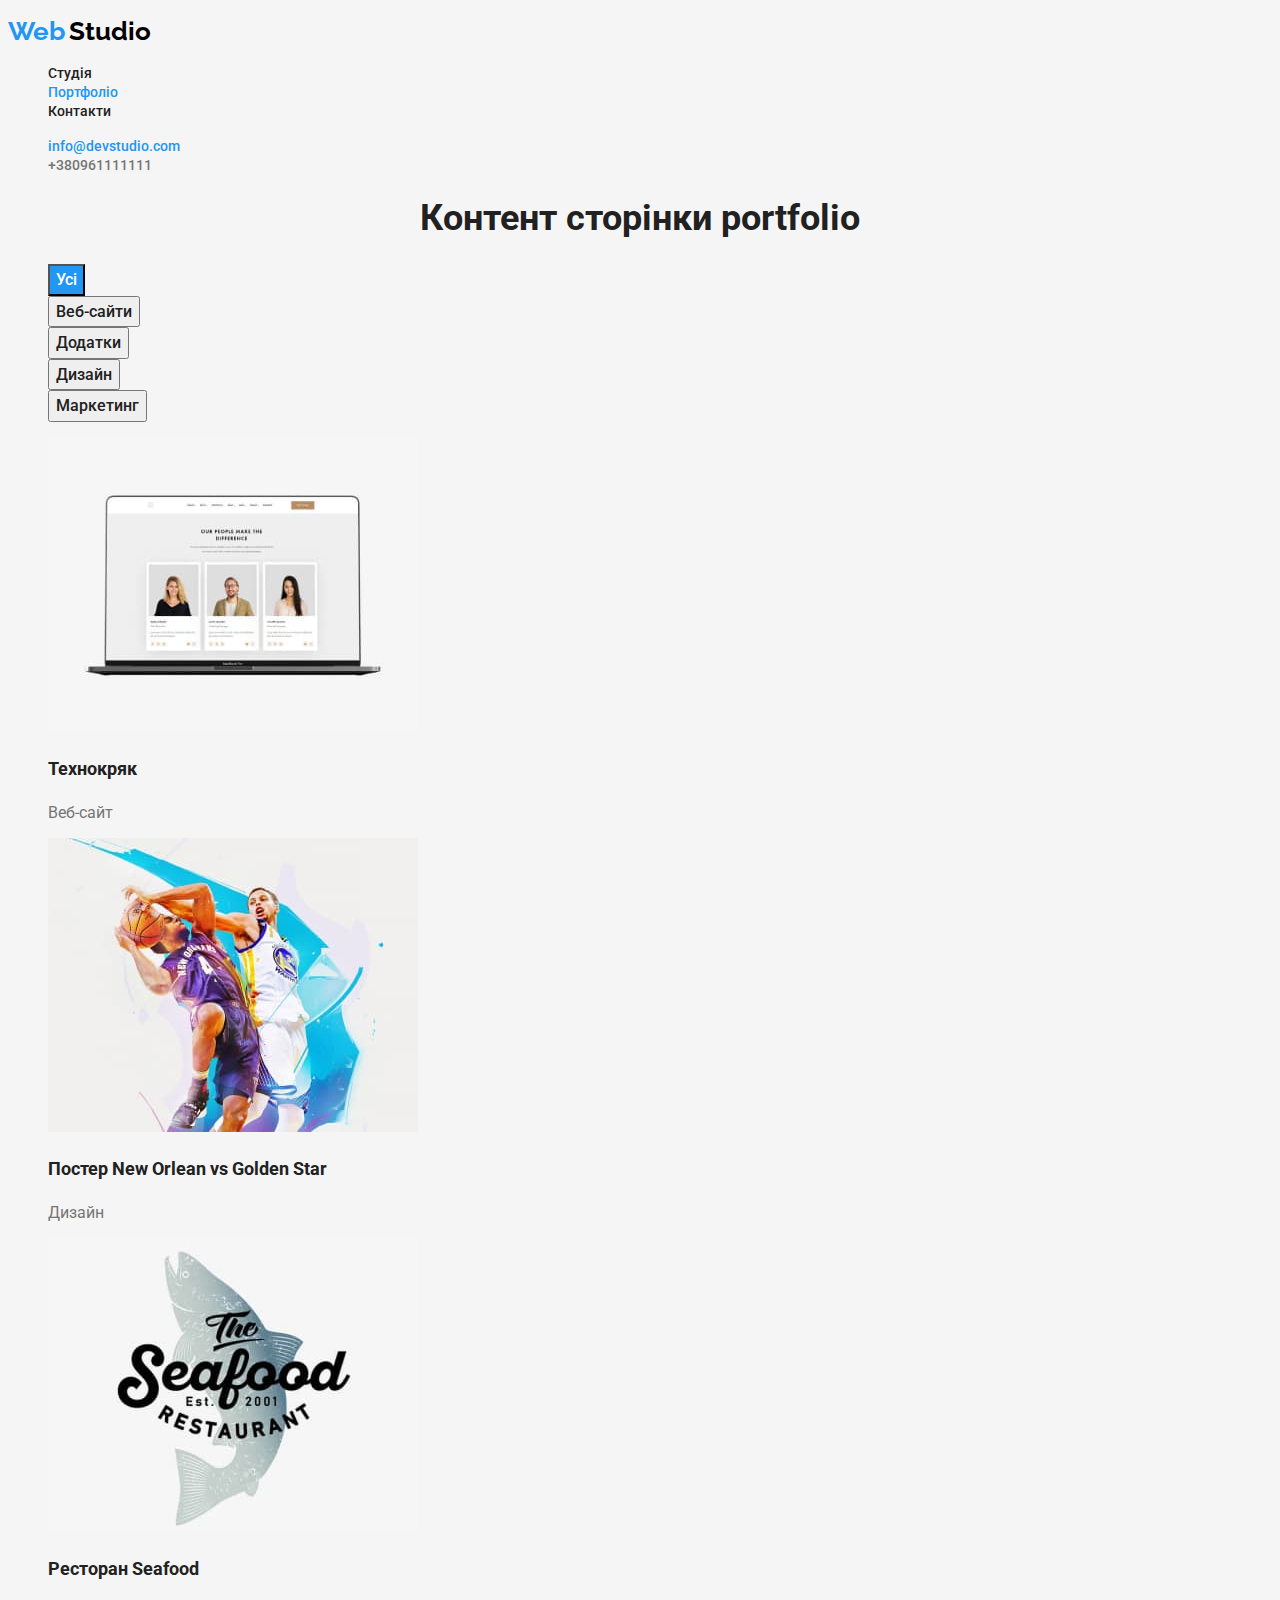
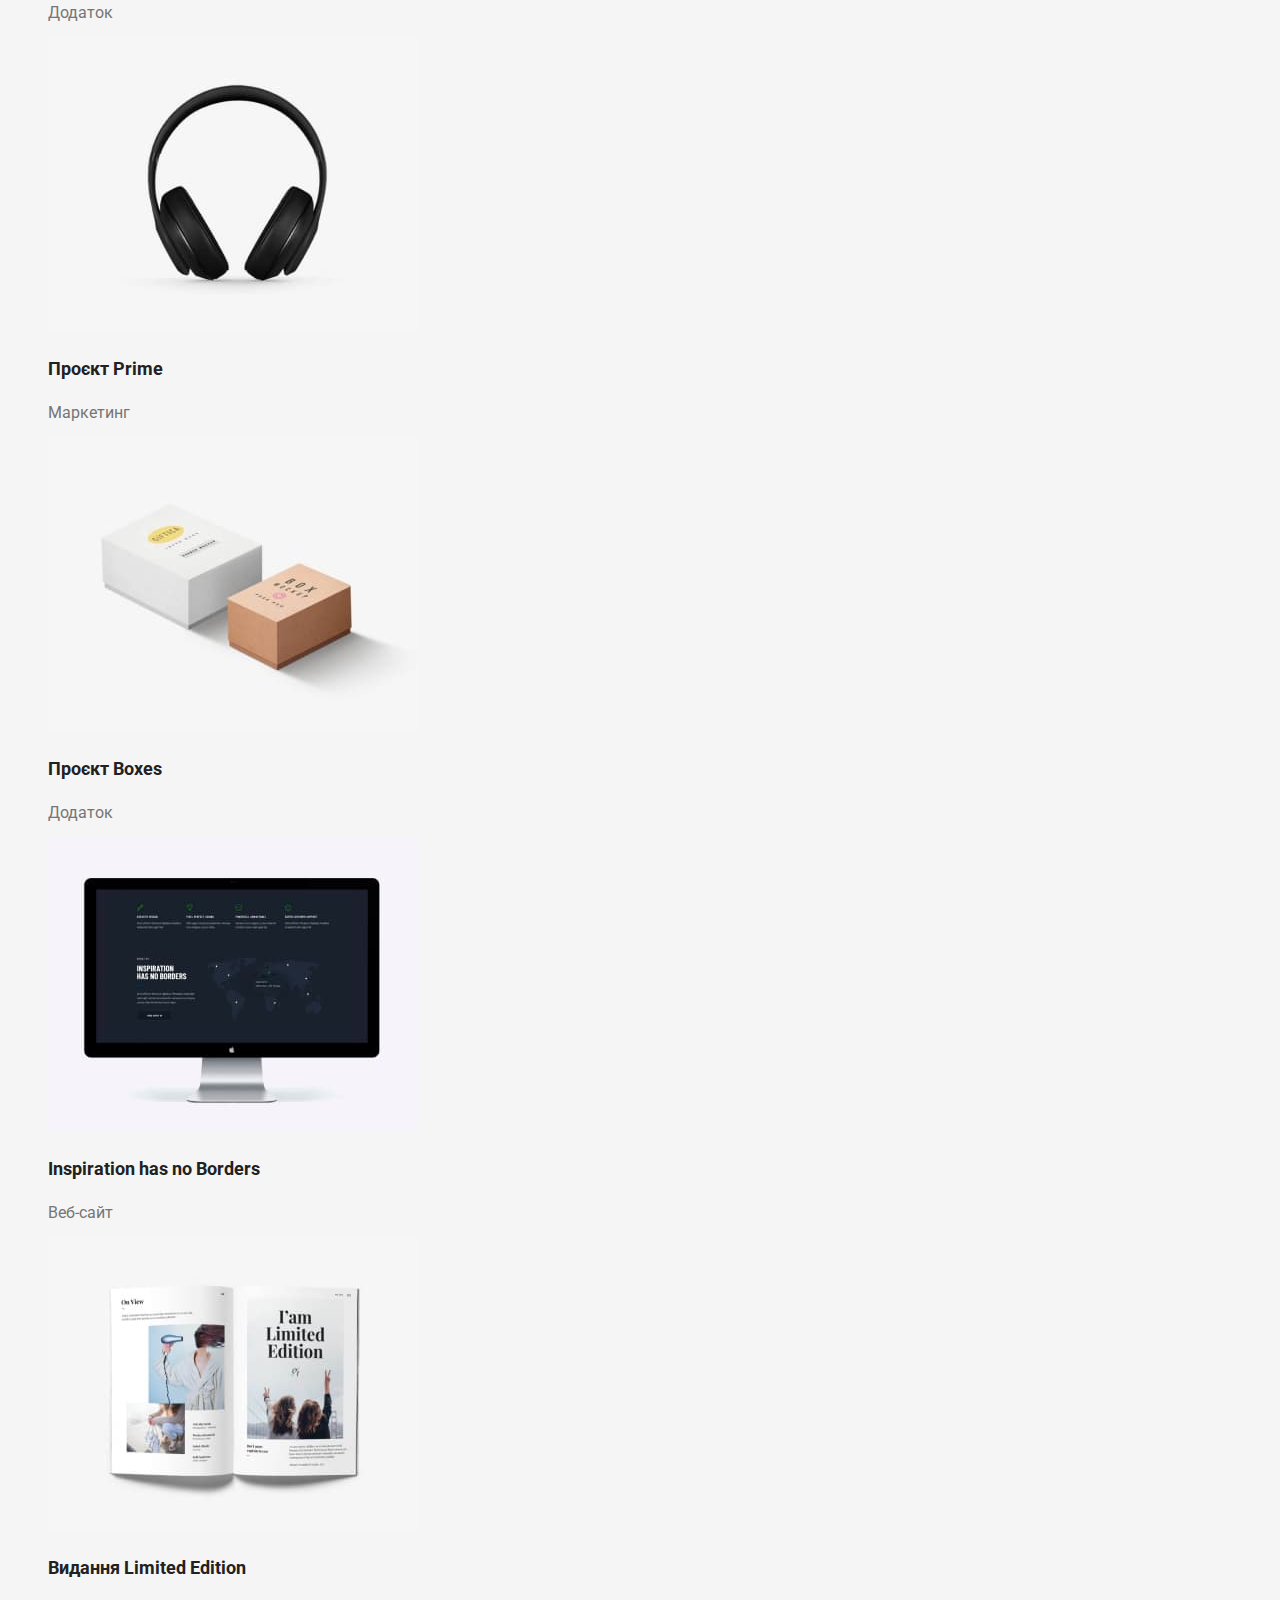
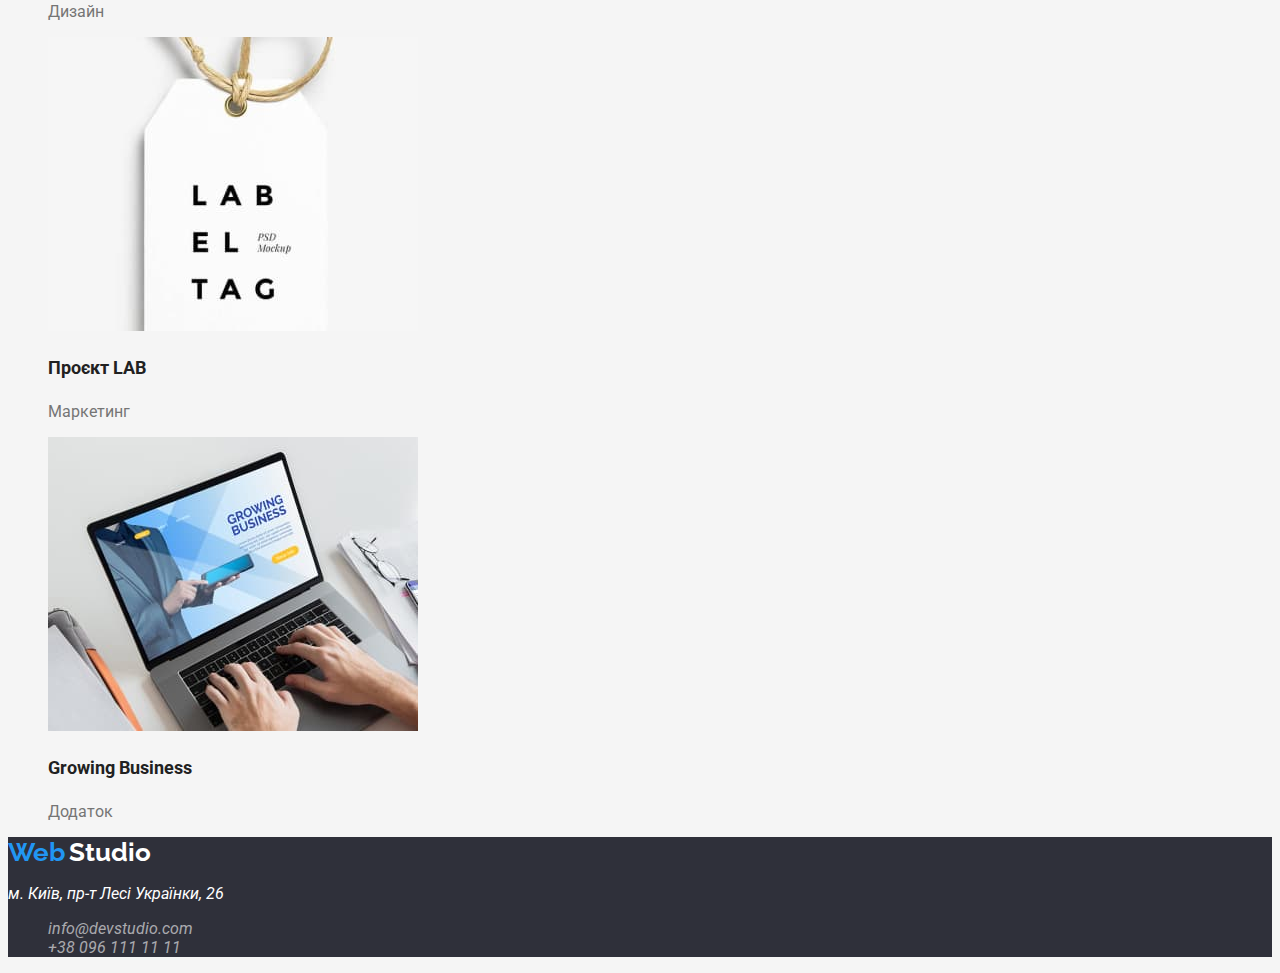
==== portfolio.html @ 58ad51c3 "створення блоків" ====
<!DOCTYPE html>
<html lang="en">
<head>
    <meta charset="UTF-8">
    <meta http-equiv="X-UA-Compatible" content="IE=edge">
    <meta name="viewport" content="width=device-width, initial-scale=1.0">
    <title>Document</title>
    <link rel="preconnect" href="https://fonts.googleapis.com">
    <link rel="preconnect" href="https://fonts.gstatic.com" crossorigin>
    <link href="https://fonts.googleapis.com/css2?family=Raleway:wght@700&family=Roboto:wght@400;500;700;900&display=swap" 
      rel="stylesheet">
    
    <link rel="stylesheet" href="./css/portfolio.css">
</head>
<body>
    <!--шапка сторінки-->
    <header class="page-header">
        <nav>
            <!--logo--> 

            <p>
                <span class="logo-link">Web</span>
                <span class="accent-link">Studio</span>
            </p>

        <!--navigation-->

        <ul class="site-nav list">
            <li><a href="./index.html" class="link">Студія</a></li>
            <li><a href="./portfolio.html" class="link current">Портфоліо</a></li>
            <li><a href="./contacts.html" class="link">Контакти</a></li>
        </ul>
        <ul class="adress-nav list">
            <li><a href="mailto:info@devstudio.com" class="link current">info@devstudio.com</a></li>
            <li><a href="tel:+380961111111" class="link">+380961111111</a></li>
        </ul>
        </nav>
    </header>
    <main>
        <section class="section">
            <h1 class="section-title">Контент сторінки portfolio</h1>
         <ul class="button-nav list">
            <li><button type="button" class="link primary">Усі</button></li>
            <li><button type="button" class="link">Веб-сайти</button></li>
            <li><button type="button" class="link">Додатки</button></li>
            <li><button type="button" class="link">Дизайн</button></li>
            <li><button type="button" class="link">Маркетинг</button></li>
         </ul>
        <ul>
            <li>
                <img src="./images/HW-2/технокряк.jpg" alt="технокряк"
                width="370"
                height="294">
                <h2 class="section-text">Технокряк</h2>
                <p>Веб-сайт</p>
            </li>

            <li>
                <img src="./images/HW-2/orlean.jpg" alt="orlean"
                width="370"
                height="294">
                <h2 class="section-text">Постер New Orlean vs Golden Star</h2>
                <p>Дизайн</p>
            </li>

            <li>
                <img src="./images/HW-2/restoran.jpg" alt="restoran"
                width="370"
                height="294">
                <h2 class="section-text">Ресторан Seafood</h2>
                <p>Додаток</p>
            </li>

            <li>
                <img src="./images/HW-2/prime.jpg" alt="prime"
                width="370"
                height="294">
                <h2 class="section-text">Проєкт Prime</h2>
                <p>Маркетинг</p>
            </li>

            <li>
                <img src="./images/HW-2/boxes.jpg" alt="boxes"
                width="370"
                height="294">
                <h2 class="section-text">Проєкт Boxes</h2>
                <p>Додаток</p>
            </li>

            <li>
                <img src="./images/HW-2/inspiration.jpg" alt="inspiration"
                width="370"
                height="294">
                <h2 class="section-text">Inspiration has no Borders</h2>
                <p>Веб-сайт</p>
            </li>

            <li>
                <img src="./images/HW-2/limited.jpg" alt="limited"
                width="370"
                height="294">
                <h2 class="section-text">Видання Limited Edition</h2>
                <p>Дизайн</p>
            </li>

            <li>
                <img src="./images/HW-2/lab.jpg" alt="lab"
                width="370"
                height="294">
                <h2 class="section-text">Проєкт LAB</h2>
                <p>Маркетинг</p>
            </li>

            <li>
                <img src="./images/HW-2/growing.jpg" alt="growing"
                width="370"
                height="294">
                <h2 class="section-text">Growing Business</h2>
                <p>Додаток</p>
            </li>
        </ul>
        </section>
    </main>

    <!--Contacts footer-->
    <footer class="footer">
        
        <p>
            <span class="logo-link">Web</span>
            <span class="accent-black">Studio</span>
        </p>
        
        <address>
            <p class="contact-footer">м. Київ, пр-т Лесі Українки, 26</p>
            <ul class="adress-list">
            <li><a href="mailto:info@devstudio.com" class="link">info@devstudio.com</a></li>
            <li><a href="tel:+380961111111" class="link">+38 096 111 11 11</a></li>
            </ul>
        </address>
    </footer>
</body>
</html>
---- css/portfolio.css ----
:root {
    /* основний колір тексту */
    --primary-text-color: rgba(117, 117, 117, 1);;
  
    /* колір заголовків */
    --title-text-color: rgba(33, 33, 33, 1);
  
    /* футер колір адреси */
    --adress-footer-color: rgba(255, 255, 255, 0.6);
  
    /* футер колір контактів */
    --contact-footer-color:#FFFFFF;
  
    /* основний фон сторінки */
    --primary-background-color:#F5F5F5;
  
    /* фон хедера */
    --header-color: rgba(255, 255, 255, 1);
  
    /* фон наша команда */
   --title-ourtame-color: #F5F4FA;
  
    /* фон геой */
  --title-heroe-color:rgba(47, 48, 58, 1);
  
    /* колір заголовку герой */
  --text-heroe-color:rgba(255, 255, 255, 1);
    /* колір секції футер */
  
    --footer-color: rgba(47, 48, 58, 1);
  
    /* акцент, підсвітка */
    --accent-color:rgba(33, 150, 243, 1);
  
    /* логотип */
    --title-web-color:rgba(33, 150, 243, 1);
    --title-studio-color:rgba(0, 0, 0, 1);
  
    /* кнопка */
    --title-button-color: #FFFFFF;
    --accen-button-color:rgba(33, 150, 243, 1);
  }
  
 body {
    background-color: var(--primary-background-color);
    color: var(--primary-text-color);
  
    font-family: Roboto, sans-serif;
}

ul {
  list-style: none;
}


.logo-link {
    color: var(--title-web-color);
    font-family: Raleway, sans-serif;
    font-weight: 700;
    font-size: 26px;
    line-height: 1.19;
    text-decoration: none;
    }
    
.accent-link {
    color: var(--title-studio-color);
    font-family: Raleway, sans-serif;
    font-weight: 700;
    font-size: 26px;
    line-height: 1.19;
    text-decoration: none;
    }
    
.accent-black {
      color: #FFFFFF;
      font-family: Raleway, sans-serif;
      font-weight: 700;
      font-size: 26px;
      line-height: 1.19;
      text-decoration: none;
    }


    /* navigation */

.site-nav .link {
    color: var(--title-text-color);
    font-weight: 500;
    font-size: 14px;
    line-height: 1.14;
    text-decoration: none;
  }
  
  .site-nav .link:hover,
  .site-nav .link:focus {
  color: var(--accent-color);
  }
  
  .site-nav .link.current {
    color: var(--accent-color);
  }


  /* Adress */
.adress-nav .link {
    color: var(--primary-text-color);
    font-weight: 500;
  font-size: 14px;
  line-height: 1.14;
  text-decoration: none;
  }
  
  .adress-nav .link:hover,
  .adress-nav .link:focus {
  color: var(--accent-color);
  }
  
  .adress-nav .link.current {
    color: var(--accent-color);
  }


  /* Section */

.section-title {
    color: var(--title-text-color);
    font-weight: 700;
    font-size: 36px;
    line-height: 1.16;
    text-align: center;
    }
   
 /* portfolio list */
.section-text {
    color: var(--title-text-color);
  font-weight: 700;
  font-size: 18px;
  line-height: 2;
  } 

  /* Button */
  .button {
    color: var(--title-button-color);
    font-family: inherit;
  }
  
    .button-nav .link {
    color: var(--title-text-color);
    font-family: Roboto, sans-serif;
    font-weight: 500;
    font-size: 16px;
    line-height: 1.6;
  }

  .button-nav .link:hover {
    color: var(--accent-color);
  }
  .button-nav .primary {
    color: var(--title-button-color);
    background-color: var(--accen-button-color);
    } 

     /* Footer */

  .footer {
    background-color: 
    #2F303A;
  }
  .contact-footer {
 color: var(--contact-footer-color)
  }

  .adress-list .link {
 color: var(--adress-footer-color);
 text-decoration: none;
  }
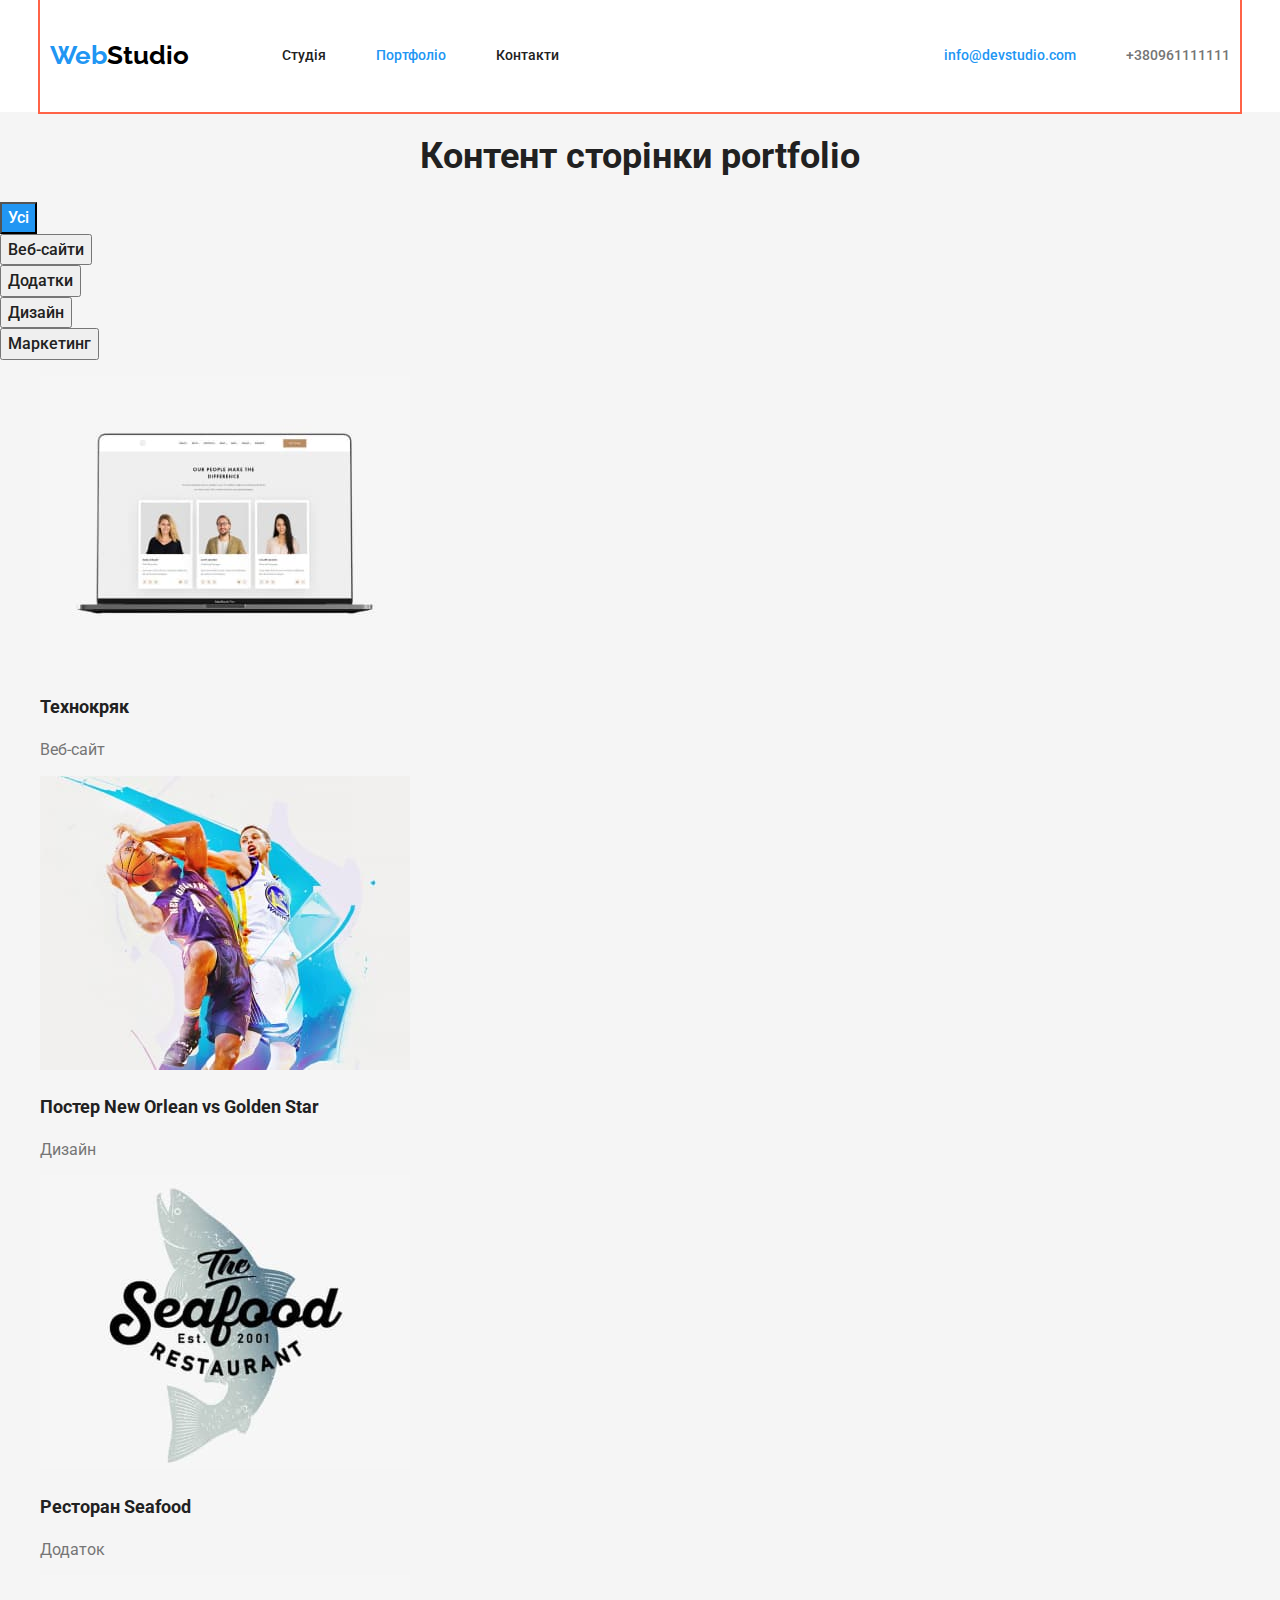
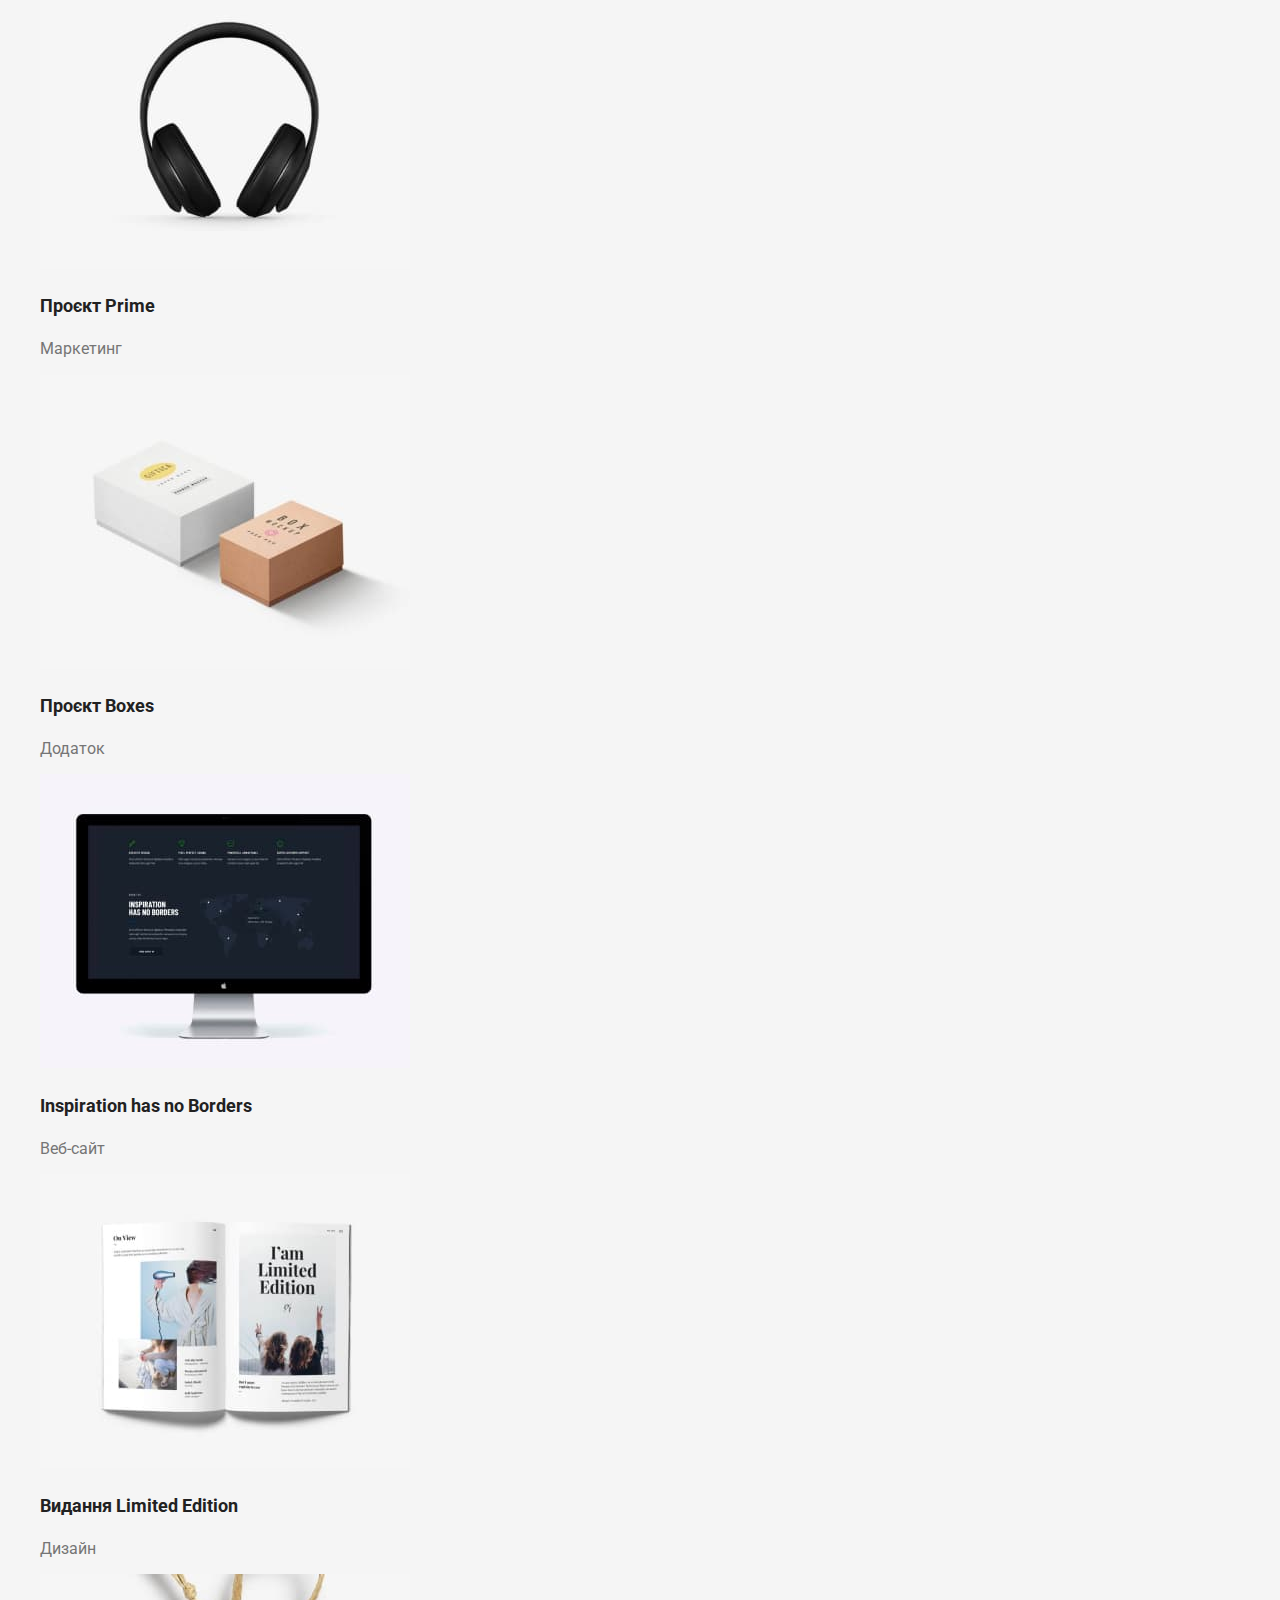
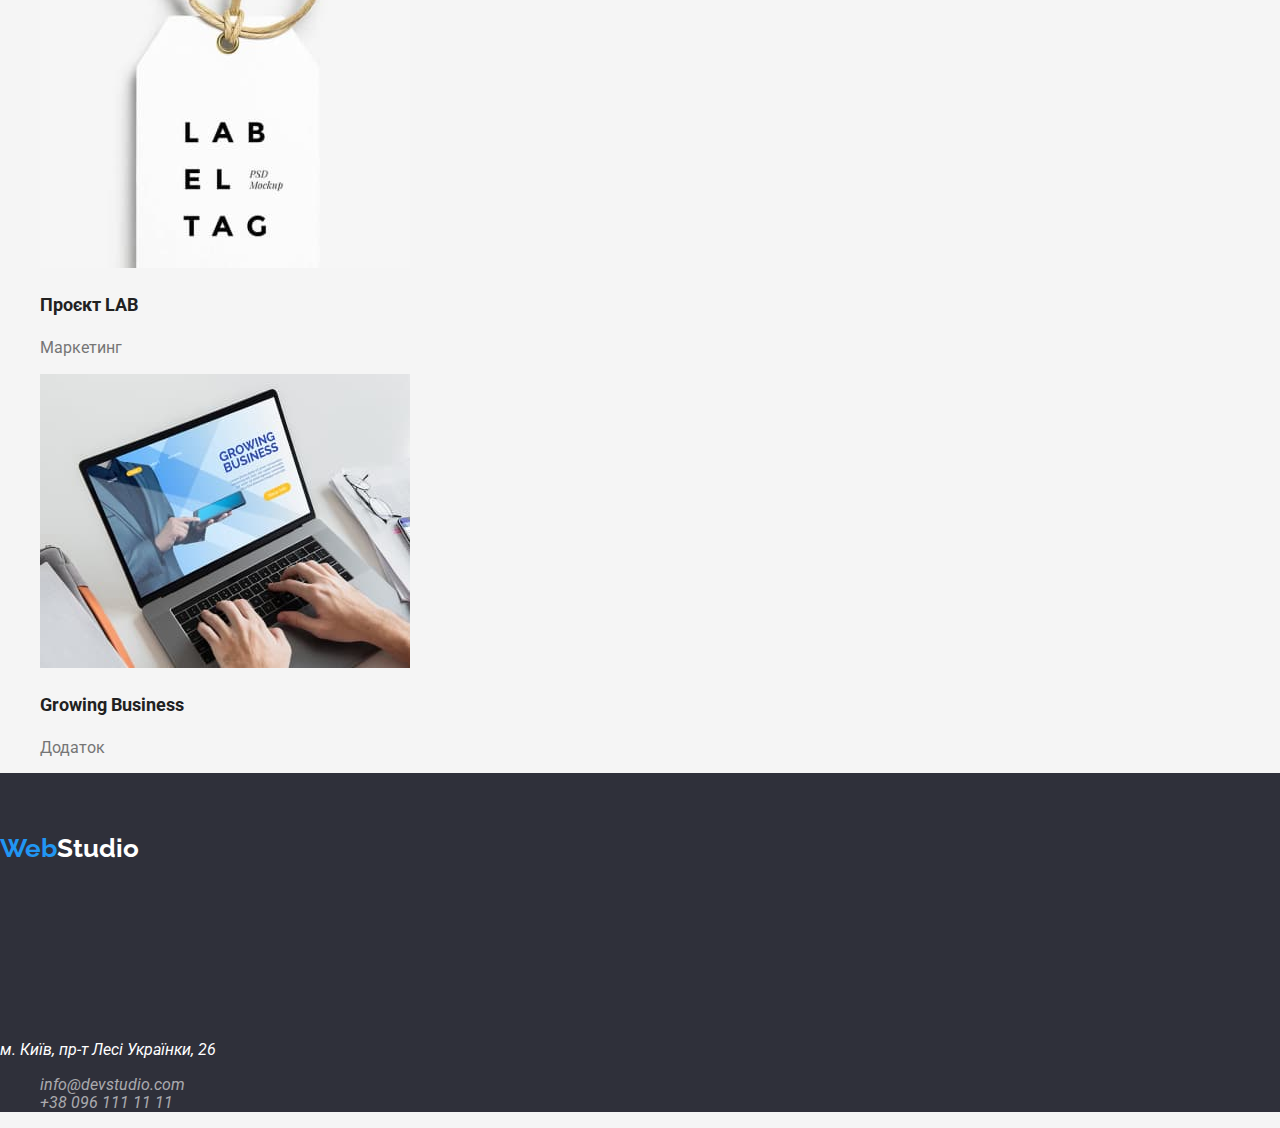
==== commit 9936a587: "хедер" ====
--- a/portfolio.html
+++ b/portfolio.html
@@ -9,30 +9,30 @@
     <link rel="preconnect" href="https://fonts.gstatic.com" crossorigin>
     <link href="https://fonts.googleapis.com/css2?family=Raleway:wght@700&family=Roboto:wght@400;500;700;900&display=swap" 
       rel="stylesheet">
-    
+    <link rel="stylesheet" href="https://cdnjs.cloudflare.com/ajax/libs/modern-normalize/1.1.0/modern-normalize.min.css">
     <link rel="stylesheet" href="./css/portfolio.css">
 </head>
 <body>
     <!--шапка сторінки-->
     <header class="page-header">
-        <nav>
+        <nav class="container main-nav">
             <!--logo--> 
 
-            <p>
-                <span class="logo-link">Web</span>
-                <span class="accent-link">Studio</span>
+            <p class="logo-top">
+                <span class="logo-header">Web</span>
+                <span class="accent-black">Studio</span>
             </p>
 
         <!--navigation-->
 
         <ul class="site-nav list">
-            <li><a href="./index.html" class="link">Студія</a></li>
-            <li><a href="./portfolio.html" class="link current">Портфоліо</a></li>
-            <li><a href="./contacts.html" class="link">Контакти</a></li>
+            <li class="item"><a href="./index.html" class="link">Студія</a></li>
+            <li class="item"><a href="./portfolio.html" class="link current">Портфоліо</a></li>
+            <li class="item"><a href="./contacts.html" class="link">Контакти</a></li>
         </ul>
-        <ul class="adress-nav list">
-            <li><a href="mailto:info@devstudio.com" class="link current">info@devstudio.com</a></li>
-            <li><a href="tel:+380961111111" class="link">+380961111111</a></li>
+        <ul class="auth-nav list">
+            <li class="item"><a href="mailto:info@devstudio.com" class="link current">info@devstudio.com</a></li>
+            <li class="item"><a href="tel:+380961111111" class="link">+380961111111</a></li>
         </ul>
         </nav>
     </header>
@@ -125,9 +125,9 @@
     <!--Contacts footer-->
     <footer class="footer">
         
-        <p>
-            <span class="logo-link">Web</span>
-            <span class="accent-black">Studio</span>
+        <p class="logo-button">
+            <span class="logo-footer">Web</span>
+            <span class="accent-white">Studio</span>
         </p>
         
         <address>
--- a/css/portfolio.css
+++ b/css/portfolio.css
@@ -52,73 +52,183 @@
   list-style: none;
 }
 
-
-.logo-link {
-    color: var(--title-web-color);
-    font-family: Raleway, sans-serif;
-    font-weight: 700;
-    font-size: 26px;
-    line-height: 1.19;
-    text-decoration: none;
-    }
-    
-.accent-link {
-    color: var(--title-studio-color);
-    font-family: Raleway, sans-serif;
-    font-weight: 700;
-    font-size: 26px;
-    line-height: 1.19;
-    text-decoration: none;
-    }
-    
+/* утиліти */
+
+.list {
+  margin: 0;
+  padding: 0;
+  list-style: none;
+}
+
+h1
+h2
+h3
+h3
+h4
+h5
+h6
+p
+ul {
+margin-top: 0;
+margin-bottom: 0;
+}
+
+.page-header {
+  background-color: var(--header-color);
+}
+
+.container {
+  padding-left: 10px;
+  padding-right: 10px;
+  margin-left: auto;
+  margin-right: auto;
+  width: 1200px;
+  outline: 2px solid tomato;
+  }
+
+
+/* Navigation */
+
+.main-nav {
+  display: flex;
+  align-items: center;
+}
+
+/* Logo-top */
+
+.logo-top {
+  display: flex;
+  
+}
+/* Logo header */
+
+.logo-header {
+  display: block;
+  padding-top: 24px;
+  padding-bottom: 25px;
+
+  color: var(--title-web-color);
+  font-family: Raleway, sans-serif;
+  font-weight: 700;
+  font-size: 26px;
+  line-height: 1.19;
+  text-decoration: none;
+}
 .accent-black {
-      color: #FFFFFF;
-      font-family: Raleway, sans-serif;
-      font-weight: 700;
-      font-size: 26px;
-      line-height: 1.19;
-      text-decoration: none;
-    }
-
-
-    /* navigation */
+  display: block;
+  padding-top: 24px;
+  padding-bottom: 25px;
+
+  color:var(--title-studio-color);
+  font-family: Raleway, sans-serif;
+  font-weight: 700;
+  font-size: 26px;
+  line-height: 1.19;
+  text-decoration: none;
+}
+
+/* Logo-button */
+
+.logo-button {
+  display: flex;
+}
+
+/* logo footer */
+
+.logo-footer {
+  display: block;
+  padding-top: 60px;
+  padding-bottom: 161px;
+
+  color: var(--title-web-color);
+  font-family: Raleway, sans-serif;
+  font-weight: 700;
+  font-size: 26px;
+  line-height: 1.19;
+  text-decoration: none;
+}
+.accent-white {
+  display: block;
+  padding-top: 60px;
+  padding-bottom: 161px;
+
+  color: var(--text-heroe-color);
+  font-family: Raleway, sans-serif;
+  font-weight: 700;
+  font-size: 26px;
+  line-height: 1.19;
+  text-decoration: none;
+}
+
+
+
+    /* Site nav */
+
+.site-nav {
+  display: flex;
+  margin-left: 93px;
+  
+}
+.site-nav .item +.item {
+margin-left: 50px;
+}
 
 .site-nav .link {
-    color: var(--title-text-color);
-    font-weight: 500;
-    font-size: 14px;
-    line-height: 1.14;
-    text-decoration: none;
-  }
-  
-  .site-nav .link:hover,
-  .site-nav .link:focus {
-  color: var(--accent-color);
-  }
-  
-  .site-nav .link.current {
-    color: var(--accent-color);
-  }
-
-
-  /* Adress */
-.adress-nav .link {
-    color: var(--primary-text-color);
-    font-weight: 500;
+  display: block;
+  padding-top: 32px;
+  padding-bottom: 32px;
+ 
+
+  color: var(--title-text-color);
+
+  font-weight: 500;
   font-size: 14px;
   line-height: 1.14;
   text-decoration: none;
-  }
-  
-  .adress-nav .link:hover,
-  .adress-nav .link:focus {
+  
+}
+
+.site-nav .link:hover,
+.site-nav .link:focus {
+color: var(--accent-color);
+}
+
+.site-nav .link.current {
   color: var(--accent-color);
-  }
-  
-  .adress-nav .link.current {
-    color: var(--accent-color);
-  }
-
+}
+
+/* Auth */
+
+.auth-nav {
+  display: flex;
+  margin-left: auto;
+  
+}
+
+.auth-nav .item + .item {
+  margin-left: 50px;
+}
+
+.auth-nav .link {
+  display: block;
+  padding-top: 32px;
+  padding-bottom: 32px;
+
+  color: var(--primary-text-color);
+  font-weight: 500;
+  font-size: 14px;
+  line-height: 1.14;
+  text-decoration: none;
+}
+
+.auth-nav .link:hover,
+.auth-nav .link:focus {
+color: var(--accent-color);
+}
+
+.auth-nav .link.current {
+  color: var(--accent-color);
+}
 
   /* Section */
 
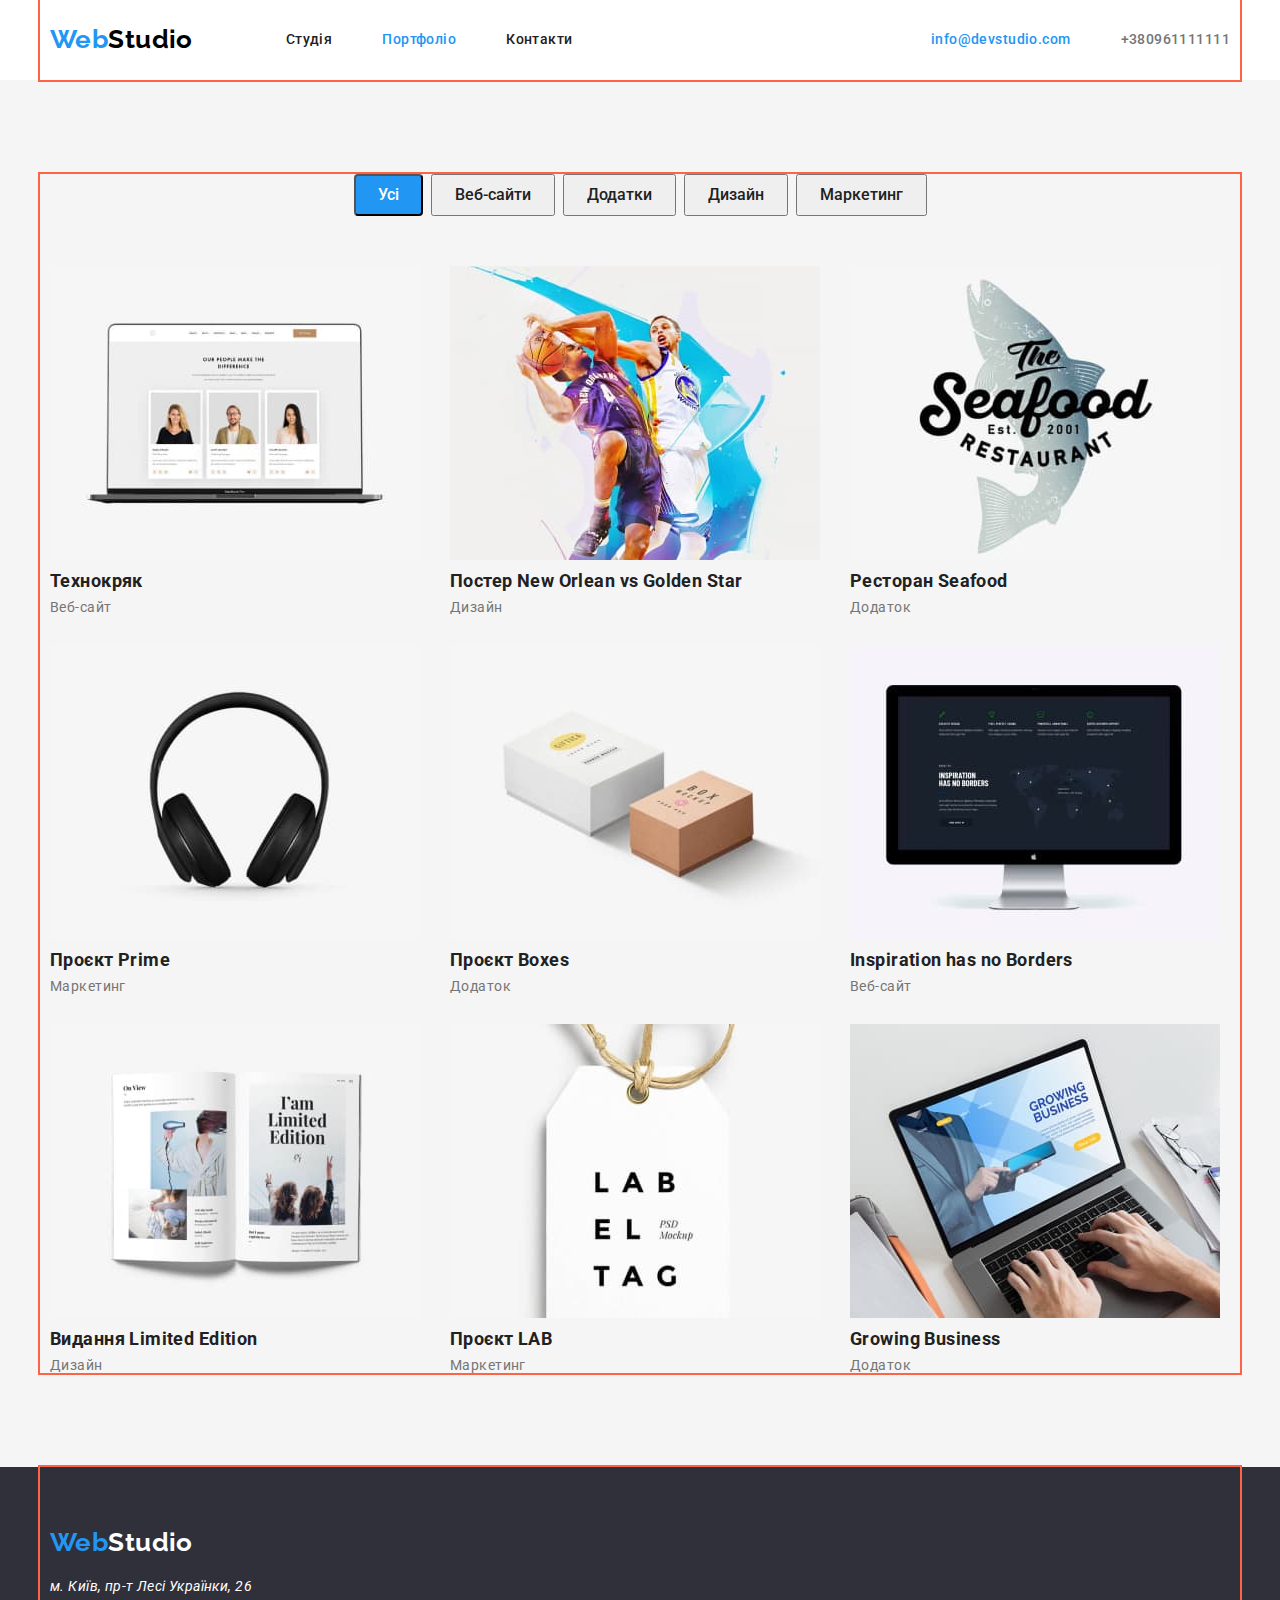
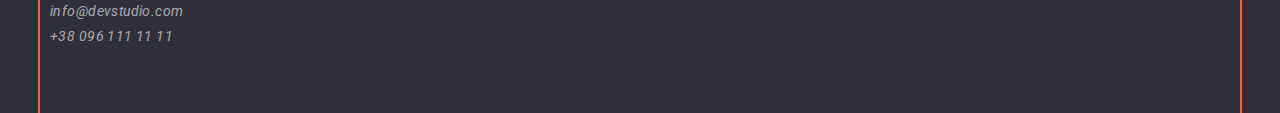
==== commit c3e7b498: "add inf for portfolio" ====
--- a/portfolio.html
+++ b/portfolio.html
@@ -10,17 +10,21 @@
     <link href="https://fonts.googleapis.com/css2?family=Raleway:wght@700&family=Roboto:wght@400;500;700;900&display=swap" 
       rel="stylesheet">
     <link rel="stylesheet" href="https://cdnjs.cloudflare.com/ajax/libs/modern-normalize/1.1.0/modern-normalize.min.css">
+    
     <link rel="stylesheet" href="./css/portfolio.css">
 </head>
 <body>
     <!--шапка сторінки-->
     <header class="page-header">
-        <nav class="container main-nav">
+        <div class="container page-header">
+        <nav class="main-nav">
             <!--logo--> 
 
             <p class="logo-top">
-                <span class="logo-header">Web</span>
-                <span class="accent-black">Studio</span>
+                <a class="logo-header" href="./index.html">Web</a>
+                <a class="accent-black" href="./index.html">Studio</a>
+                <!-- <span class="logo-header">Web</span>
+                <span class="accent-black">Studio</span> -->
             </p>
 
         <!--navigation-->
@@ -30,113 +34,119 @@
             <li class="item"><a href="./portfolio.html" class="link current">Портфоліо</a></li>
             <li class="item"><a href="./contacts.html" class="link">Контакти</a></li>
         </ul>
+    </nav>
+
         <ul class="auth-nav list">
             <li class="item"><a href="mailto:info@devstudio.com" class="link current">info@devstudio.com</a></li>
             <li class="item"><a href="tel:+380961111111" class="link">+380961111111</a></li>
         </ul>
-        </nav>
+    </div>
     </header>
     <main>
         <section class="section">
-            <h1 class="section-title">Контент сторінки portfolio</h1>
+            <div class="container">
+            <h1 class="visually-hidden section-title">Контент сторінки portfolio</h1>
          <ul class="button-nav list">
-            <li><button type="button" class="link primary">Усі</button></li>
-            <li><button type="button" class="link">Веб-сайти</button></li>
-            <li><button type="button" class="link">Додатки</button></li>
-            <li><button type="button" class="link">Дизайн</button></li>
-            <li><button type="button" class="link">Маркетинг</button></li>
+            <li class="item"><button type="button" class="link primary">Усі</button></li>
+            <li class="item"><button type="button" class="link">Веб-сайти</button></li>
+            <li class="item"><button type="button" class="link">Додатки</button></li>
+            <li class="item"><button type="button" class="link">Дизайн</button></li>
+            <li class="item"><button type="button" class="link">Маркетинг</button></li>
          </ul>
-        <ul>
-            <li>
+        <ul class="flex-container">
+            <li class="flex-element">
                 <img src="./images/HW-2/технокряк.jpg" alt="технокряк"
                 width="370"
-                height="294">
+                >
                 <h2 class="section-text">Технокряк</h2>
                 <p>Веб-сайт</p>
             </li>
 
-            <li>
+            <li class="flex-element">
                 <img src="./images/HW-2/orlean.jpg" alt="orlean"
                 width="370"
-                height="294">
+                >
                 <h2 class="section-text">Постер New Orlean vs Golden Star</h2>
                 <p>Дизайн</p>
             </li>
 
-            <li>
+            <li class="flex-element">
                 <img src="./images/HW-2/restoran.jpg" alt="restoran"
                 width="370"
-                height="294">
+                >
                 <h2 class="section-text">Ресторан Seafood</h2>
                 <p>Додаток</p>
             </li>
 
-            <li>
+            <li class="flex-element">
                 <img src="./images/HW-2/prime.jpg" alt="prime"
                 width="370"
-                height="294">
+                >
                 <h2 class="section-text">Проєкт Prime</h2>
                 <p>Маркетинг</p>
             </li>
 
-            <li>
+            <li class="flex-element">
                 <img src="./images/HW-2/boxes.jpg" alt="boxes"
                 width="370"
-                height="294">
+                >
                 <h2 class="section-text">Проєкт Boxes</h2>
                 <p>Додаток</p>
             </li>
 
-            <li>
+            <li class="flex-element">
                 <img src="./images/HW-2/inspiration.jpg" alt="inspiration"
                 width="370"
-                height="294">
+                >
                 <h2 class="section-text">Inspiration has no Borders</h2>
                 <p>Веб-сайт</p>
             </li>
 
-            <li>
+            <li class="flex-element">
                 <img src="./images/HW-2/limited.jpg" alt="limited"
                 width="370"
-                height="294">
+                >
                 <h2 class="section-text">Видання Limited Edition</h2>
                 <p>Дизайн</p>
             </li>
 
-            <li>
+            <li class="flex-element">
                 <img src="./images/HW-2/lab.jpg" alt="lab"
                 width="370"
-                height="294">
+                >
                 <h2 class="section-text">Проєкт LAB</h2>
                 <p>Маркетинг</p>
             </li>
 
-            <li>
+            <li class="flex-element">
                 <img src="./images/HW-2/growing.jpg" alt="growing"
                 width="370"
-                height="294">
+                >
                 <h2 class="section-text">Growing Business</h2>
                 <p>Додаток</p>
             </li>
         </ul>
+    
+    </div>
         </section>
     </main>
 
     <!--Contacts footer-->
-    <footer class="footer">
-        
-        <p class="logo-button">
-            <span class="logo-footer">Web</span>
-            <span class="accent-white">Studio</span>
-        </p>
-        
-        <address>
-            <p class="contact-footer">м. Київ, пр-т Лесі Українки, 26</p>
-            <ul class="adress-list">
-            <li><a href="mailto:info@devstudio.com" class="link">info@devstudio.com</a></li>
-            <li><a href="tel:+380961111111" class="link">+38 096 111 11 11</a></li>
-            </ul>
-        </address>
-    </footer>
+    <footer class="page-footer">
+        <div class="container">
+            <p class="logo-buttom">
+                <span class="logo-footer">Web</span>
+                <span class="accent-white">Studio</span>
+            </p>
+                
+            <address>
+                <p class="contact-footer">м. Київ, пр-т Лесі Українки, 26</p>
+                <ul class="adress-list">
+                <li><a href="mailto:info@devstudio.com" class="link">info@devstudio.com</a></li>
+                <li><a href="tel:+380961111111" class="link">+38 096 111 11 11</a></li>
+                </ul>
+            </address>
+        </div>
+        </footer>
 </body>
 </html>--- a/css/portfolio.css
+++ b/css/portfolio.css
@@ -41,196 +41,199 @@
     --accen-button-color:rgba(33, 150, 243, 1);
   }
   
- body {
+  body {
+    margin: 0;
     background-color: var(--primary-background-color);
     color: var(--primary-text-color);
   
     font-family: Roboto, sans-serif;
-}
-
-ul {
-  list-style: none;
-}
-
-/* утиліти */
-
-.list {
-  margin: 0;
+    letter-spacing: 0.03em;
+    font-size: 14px;
+  }
+  
+  /* утиліти */
+  
+  .list {
+    margin: 0;
+    padding: 0;
+    list-style: none;
+  }
+  
+  
+  ul {
+      list-style: none;
+  }
+  
+  h1,
+  h2,
+  h3,
+  h3,
+  h4,
+  h5,
+  h6,
+  p,
+  ul {
+  margin-top: 0;
+  margin-bottom: 0;
   padding: 0;
-  list-style: none;
-}
-
-h1
-h2
-h3
-h3
-h4
-h5
-h6
-p
-ul {
-margin-top: 0;
-margin-bottom: 0;
-}
-
-.page-header {
-  background-color: var(--header-color);
-}
-
-.container {
-  padding-left: 10px;
-  padding-right: 10px;
-  margin-left: auto;
-  margin-right: auto;
-  width: 1200px;
-  outline: 2px solid tomato;
-  }
-
-
-/* Navigation */
-
-.main-nav {
-  display: flex;
-  align-items: center;
-}
-
-/* Logo-top */
-
-.logo-top {
-  display: flex;
-  
-}
-/* Logo header */
-
-.logo-header {
-  display: block;
-  padding-top: 24px;
-  padding-bottom: 25px;
-
-  color: var(--title-web-color);
-  font-family: Raleway, sans-serif;
-  font-weight: 700;
-  font-size: 26px;
-  line-height: 1.19;
-  text-decoration: none;
-}
-.accent-black {
-  display: block;
-  padding-top: 24px;
-  padding-bottom: 25px;
-
-  color:var(--title-studio-color);
-  font-family: Raleway, sans-serif;
-  font-weight: 700;
-  font-size: 26px;
-  line-height: 1.19;
-  text-decoration: none;
-}
-
-/* Logo-button */
-
-.logo-button {
-  display: flex;
-}
-
-/* logo footer */
-
-.logo-footer {
-  display: block;
-  padding-top: 60px;
-  padding-bottom: 161px;
-
-  color: var(--title-web-color);
-  font-family: Raleway, sans-serif;
-  font-weight: 700;
-  font-size: 26px;
-  line-height: 1.19;
-  text-decoration: none;
-}
-.accent-white {
-  display: block;
-  padding-top: 60px;
-  padding-bottom: 161px;
-
-  color: var(--text-heroe-color);
-  font-family: Raleway, sans-serif;
-  font-weight: 700;
-  font-size: 26px;
-  line-height: 1.19;
-  text-decoration: none;
-}
-
-
-
-    /* Site nav */
-
-.site-nav {
-  display: flex;
-  margin-left: 93px;
-  
-}
-.site-nav .item +.item {
-margin-left: 50px;
-}
-
-.site-nav .link {
-  display: block;
-  padding-top: 32px;
-  padding-bottom: 32px;
- 
-
-  color: var(--title-text-color);
-
-  font-weight: 500;
-  font-size: 14px;
-  line-height: 1.14;
-  text-decoration: none;
-  
-}
-
-.site-nav .link:hover,
-.site-nav .link:focus {
-color: var(--accent-color);
-}
-
-.site-nav .link.current {
+  }
+  
+  .page-header {
+    background-color: var(--header-color);
+    display: flex;
+    /* padding-bottom: 94px; */
+  }
+  
+  .container .page-header {
+    display: flex;
+    
+  }
+  
+  .container {
+    padding-left: 10px;
+    padding-right: 10px;
+    margin-left: auto;
+    margin-right: auto;
+    width: 1200px;
+    outline: 2px solid tomato;
+    }
+  
+  
+  /* Navigation */
+  
+  .main-nav {
+    display: flex;
+    align-items: center;
+  }
+  
+  /* Logo-top */
+  
+  .logo-top {
+    display: flex;
+    
+  }
+  /* Logo header */
+  
+  .logo-header {
+    display: block;
+    padding-top: 24px;
+    padding-bottom: 25px;
+  
+    color: var(--title-web-color);
+    font-family: Raleway, sans-serif;
+    font-weight: 700;
+    font-size: 26px;
+    line-height: 1.19;
+    text-decoration: none;
+  }
+  .accent-black {
+    display: block;
+    padding-top: 24px;
+    padding-bottom: 25px;
+  
+    color:var(--title-studio-color);
+    font-family: Raleway, sans-serif;
+    font-weight: 700;
+    font-size: 26px;
+    line-height: 1.19;
+    text-decoration: none;
+  }
+  
+      /* Site nav */
+  
+  .site-nav {
+    display: flex;
+    margin-left: 93px;
+    
+  }
+  
+  /* .site-nav .item:not(:last-child) {
+  margin-right: ;
+  } */
+  
+  /* .site-nav .item:last-child {
+    margin-right: ;
+  } */
+  
+  .site-nav .item +.item {
+  margin-left: 50px;
+  }
+  
+  .site-nav .link {
+    display: block;
+    padding-top: 32px;
+    padding-bottom: 32px;
+   
+  
+    color: var(--title-text-color);
+  
+    font-weight: 500;
+    font-size: 14px;
+    line-height: 1.14;
+    text-decoration: none;
+    
+  }
+  
+  .site-nav .link:hover,
+  .site-nav .link:focus {
   color: var(--accent-color);
-}
-
-/* Auth */
-
-.auth-nav {
-  display: flex;
-  margin-left: auto;
-  
-}
-
-.auth-nav .item + .item {
-  margin-left: 50px;
-}
-
-.auth-nav .link {
-  display: block;
-  padding-top: 32px;
-  padding-bottom: 32px;
-
-  color: var(--primary-text-color);
-  font-weight: 500;
-  font-size: 14px;
-  line-height: 1.14;
-  text-decoration: none;
-}
-
-.auth-nav .link:hover,
-.auth-nav .link:focus {
-color: var(--accent-color);
-}
-
-.auth-nav .link.current {
+  }
+  
+  .site-nav .link.current {
+    color: var(--accent-color);
+  }
+  
+  /* Auth */
+  
+  .auth-nav {
+    display: flex;
+    margin-left: auto;
+    align-items: center;
+  }
+  
+  .auth-nav .item + .item {
+    margin-left: 50px;
+  }
+  
+  .auth-nav .link {
+    display: block;
+    padding-top: 32px;
+    padding-bottom: 32px;
+  
+    color: var(--primary-text-color);
+    font-weight: 500;
+    font-size: 14px;
+    line-height: 1.14;
+    text-decoration: none;
+  }
+  
+  .auth-nav .link:hover,
+  .auth-nav .link:focus {
   color: var(--accent-color);
-}
+  }
+  
+  .auth-nav .link.current {
+    color: var(--accent-color);
+  }
 
   /* Section */
+  .section {
+    margin-top: 0;
+    margin-bottom: 94px;
+  }
+
+  .visually-hidden {
+    position: absolute;
+    width: 1px;
+    height: 1px;
+    margin: -1px;
+    border: 0;
+    padding: 0;
+    white-space: nowrap;
+    clip-path: inset(100%);
+    clip: rect(0 0 0 0);
+    overflow: hidden;
+  }
 
 .section-title {
     color: var(--title-text-color);
@@ -249,12 +252,23 @@
   } 
 
   /* Button */
+
   .button {
     color: var(--title-button-color);
     font-family: inherit;
   }
   
-    .button-nav .link {
+  .button-nav {
+    display: flex;
+    justify-content: center;
+    margin-top: 94px;
+    padding-bottom: 50px;
+  }
+
+  .button-nav .link {
+    display: inline-block;
+    padding: 6px 22px;
+
     color: var(--title-text-color);
     font-family: Roboto, sans-serif;
     font-weight: 500;
@@ -262,25 +276,123 @@
     line-height: 1.6;
   }
 
+  .button-nav .item + .item {
+    margin-left: 8px;
+  }
+
   .button-nav .link:hover {
     color: var(--accent-color);
   }
   .button-nav .primary {
+    border-radius: 4px;
+    
     color: var(--title-button-color);
     background-color: var(--accen-button-color);
     } 
 
+    /* Portfolio-list */
+    
+    .flex-container {
+      display: flex;
+      flex-wrap: wrap;
+      /* margin: -15px; */
+    }
+
+    
+   .flex-element {
+    width: 370px;
+    /* margin: 15px; */
+    margin-right: 30px;
+    margin-bottom: 30px;
+   }
+
+   .flex-element:nth-child(3n) {
+    margin-right: 0;
+   }
+
+   .flex-element:nth-last-child(-n + 3) {
+    margin-bottom: 0;
+   }
+
+    /* calc((100% -к-кіст марженів в рядку * значення маржена)/кількість елементів у рядку */
+      /* width: calc((100% - 60px) / 3);
+      margin-right: 30px; */
+      /* margin-bottom: 30px; */
+    
+   
+
+   /* варіант 2 */
+
+   /* .flex-element:not(:nth-child(3n)) {
+      margin-right: 30px;
+    } */
+
+   /* .flex-element:not(:nth-child(-n + 3)) {
+    margin-bottom: 30px;
+  } */
+
+   
+
      /* Footer */
 
-  .footer {
-    background-color: 
-    #2F303A;
-  }
+     .page-footer {
+      background-color: 
+      #2F303A;
+    }
+  
+    /* logo footer */
+  
+  .logo-footer {
+    display: block;
+    /* padding-top: 60px;
+    padding-bottom: 20px; */
+  
+    color: var(--title-web-color);
+    font-family: Raleway, sans-serif;
+    font-weight: 700;
+    font-size: 26px;
+    line-height: 1.19;
+    text-decoration: none;
+  }
+  .accent-white {
+    display: block;
+    /* padding-top: 60px;
+    padding-bottom: 20px; */
+  
+    color: var(--text-heroe-color);
+    font-family: Raleway, sans-serif;
+    font-weight: 700;
+    font-size: 26px;
+    line-height: 1.19;
+    text-decoration: none;
+  }
+  
+    /* Logo-button */
+  
+  .logo-buttom {
+    display: flex;
+    padding-top: 60px;
+    padding-bottom: 20px;
+  }
+  
   .contact-footer {
- color: var(--contact-footer-color)
-  }
-
-  .adress-list .link {
- color: var(--adress-footer-color);
- text-decoration: none;
-  }+   color: var(--contact-footer-color);
+   padding-bottom: 9px;
+  }
+  
+    .adress-list .link {
+   color: var(--adress-footer-color);
+   text-decoration: none;
+    }
+  
+    .adress-list {
+      padding-bottom: 60px;
+    }
+    
+    .adress-list li {
+    margin-top: 0;
+    margin-bottom: 9px;
+    }
+
+
+ 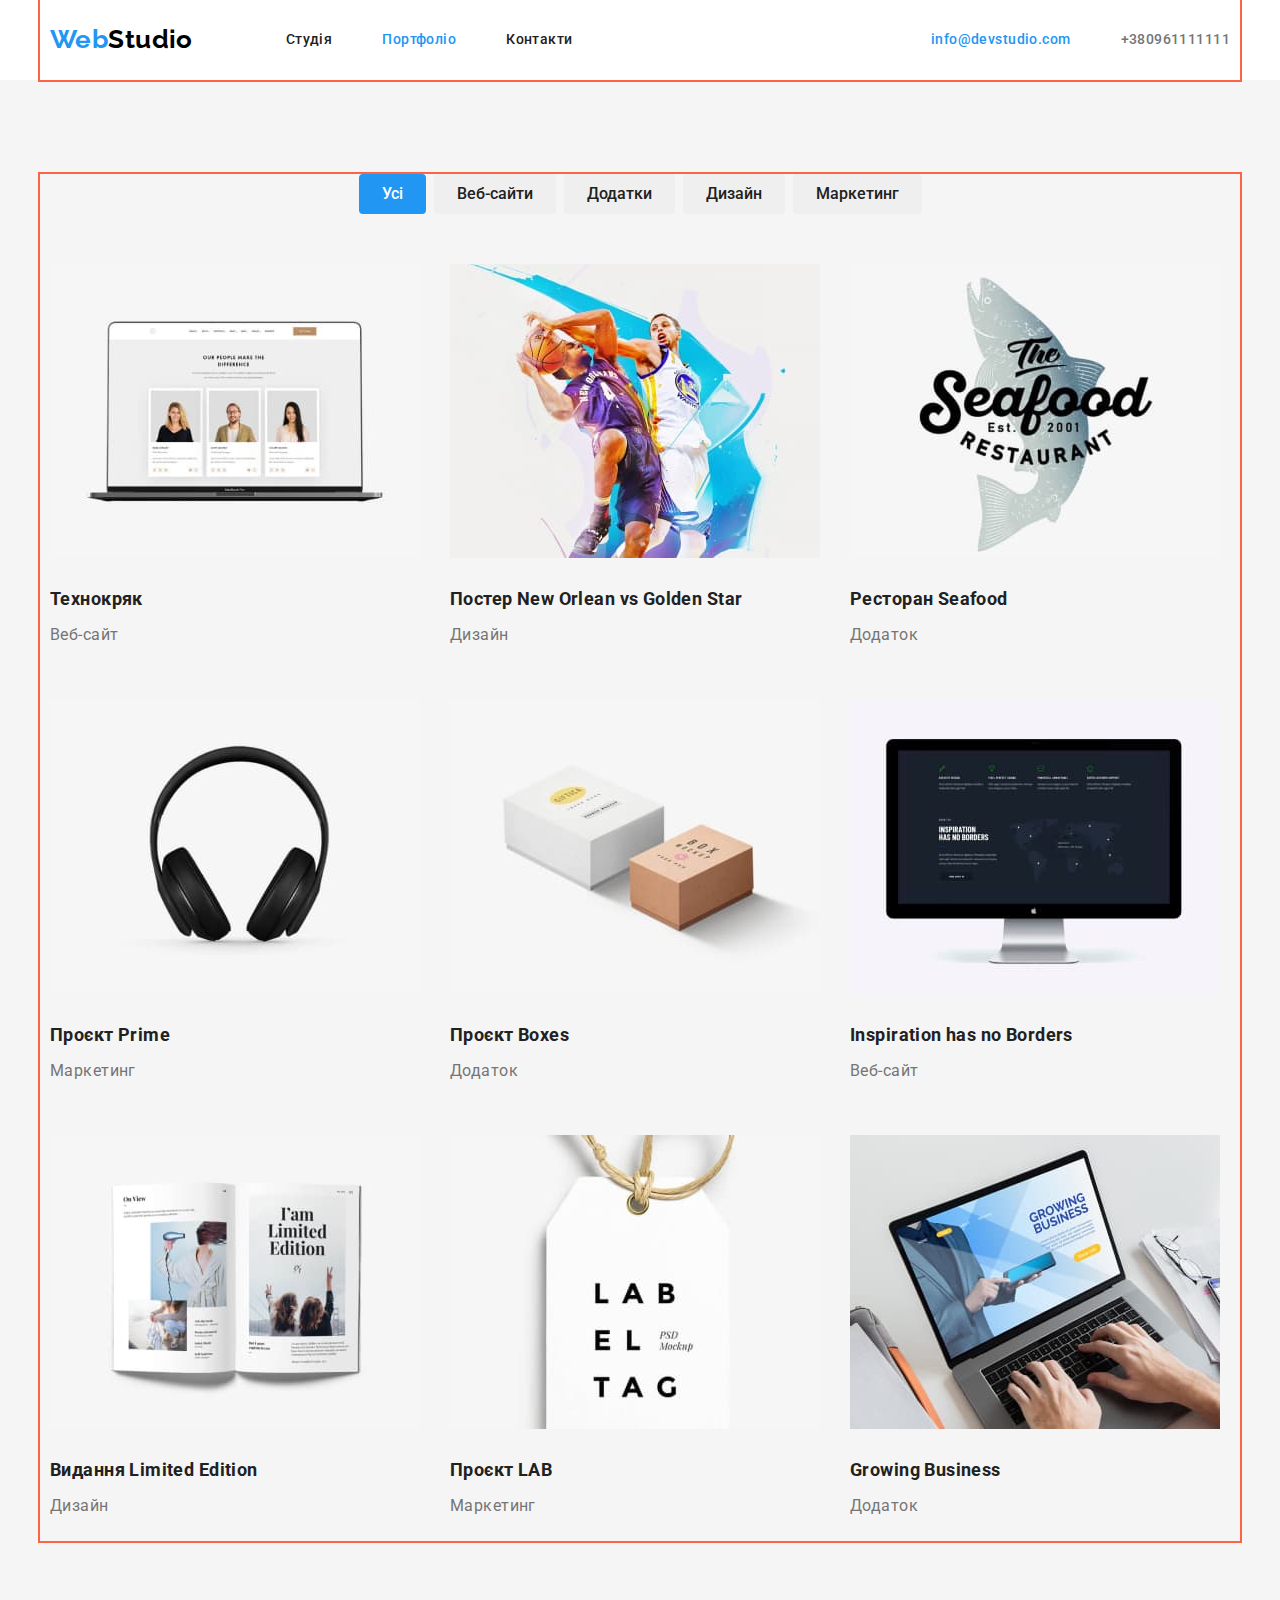
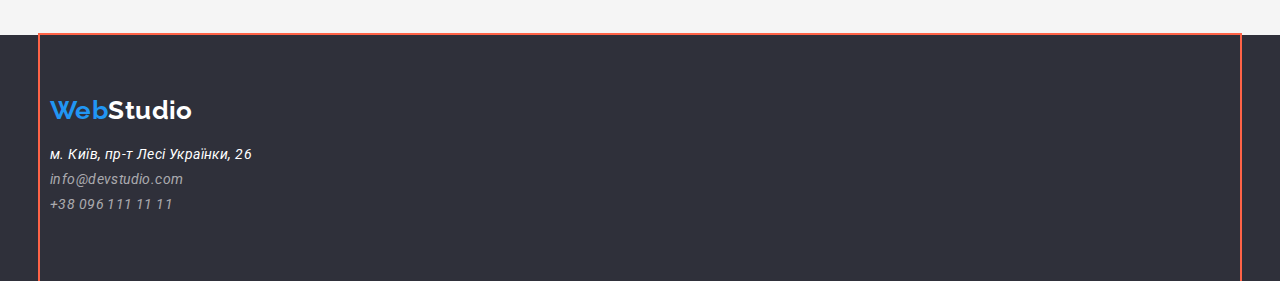
==== commit cbc56a75: "додати поправки до карток" ====
--- a/portfolio.html
+++ b/portfolio.html
@@ -56,74 +56,95 @@
         <ul class="flex-container">
             <li class="flex-element">
                 <img src="./images/HW-2/технокряк.jpg" alt="технокряк"
-                width="370"
-                >
-                <h2 class="section-text">Технокряк</h2>
-                <p>Веб-сайт</p>
+                width="370">
+                
+                <div class="card-content">
+                    <h2 class="title-card-heading">Технокряк</h2>
+                    <p class="card-text">Веб-сайт</p>
+                </div>
+                
             </li>
 
             <li class="flex-element">
                 <img src="./images/HW-2/orlean.jpg" alt="orlean"
-                width="370"
-                >
-                <h2 class="section-text">Постер New Orlean vs Golden Star</h2>
-                <p>Дизайн</p>
+                width="370">
+
+                <div class="card-content">
+                    <h2 class="title-card-heading">Постер New Orlean vs Golden Star</h2>
+                    <p class="card-text">Дизайн</p>
+                </div>
             </li>
 
             <li class="flex-element">
                 <img src="./images/HW-2/restoran.jpg" alt="restoran"
-                width="370"
-                >
-                <h2 class="section-text">Ресторан Seafood</h2>
-                <p>Додаток</p>
+                width="370">
+
+                <div class="card-content"> 
+                    <h2 class="title-card-heading">Ресторан Seafood</h2>
+                    <p class="card-text">Додаток</p>
+                </div>
+               
             </li>
 
             <li class="flex-element">
                 <img src="./images/HW-2/prime.jpg" alt="prime"
-                width="370"
-                >
-                <h2 class="section-text">Проєкт Prime</h2>
-                <p>Маркетинг</p>
+                width="370">
+
+                <div class="card-content">
+                    <h2 class="title-card-heading">Проєкт Prime</h2>
+                    <p class="card-text">Маркетинг</p>
+                </div>
             </li>
 
             <li class="flex-element">
                 <img src="./images/HW-2/boxes.jpg" alt="boxes"
-                width="370"
-                >
-                <h2 class="section-text">Проєкт Boxes</h2>
-                <p>Додаток</p>
+                width="370">
+
+                <div class="card-content">
+                    <h2 class="title-card-heading">Проєкт Boxes</h2>
+                    <p class="card-text">Додаток</p>
+                </div>
             </li>
 
             <li class="flex-element">
                 <img src="./images/HW-2/inspiration.jpg" alt="inspiration"
-                width="370"
-                >
-                <h2 class="section-text">Inspiration has no Borders</h2>
-                <p>Веб-сайт</p>
+                width="370">
+
+                <div class="card-content">
+                    <h2 class="title-card-heading"">Inspiration has no Borders</h2>
+                    <p class="card-text">Веб-сайт</p>
+                </div>
             </li>
 
             <li class="flex-element">
                 <img src="./images/HW-2/limited.jpg" alt="limited"
-                width="370"
-                >
-                <h2 class="section-text">Видання Limited Edition</h2>
-                <p>Дизайн</p>
+                width="370">
+
+                <div class="card-content">
+                    <h2 class="title-card-heading">Видання Limited Edition</h2>
+                    <p class="card-text">Дизайн</p>
+                </div>
             </li>
 
             <li class="flex-element">
                 <img src="./images/HW-2/lab.jpg" alt="lab"
-                width="370"
-                >
-                <h2 class="section-text">Проєкт LAB</h2>
-                <p>Маркетинг</p>
+                width="370">
+
+                <div class="card-content">
+                    <h2 class="title-card-heading">Проєкт LAB</h2>
+                    <p class="card-text">Маркетинг</p>
+                </div>
             </li>
 
             <li class="flex-element">
                 <img src="./images/HW-2/growing.jpg" alt="growing"
-                width="370"
-                >
-                <h2 class="section-text">Growing Business</h2>
-                <p>Додаток</p>
+                width="370">
+
+                <div class="card-content">
+                    <h2 class="title-card-heading">Growing Business</h2>
+                    <p class="card-text">Додаток</p>
+                </div>
+                
             </li>
         </ul>
     
--- a/css/portfolio.css
+++ b/css/portfolio.css
@@ -243,13 +243,7 @@
     text-align: center;
     }
    
- /* portfolio list */
-.section-text {
-    color: var(--title-text-color);
-  font-weight: 700;
-  font-size: 18px;
-  line-height: 2;
-  } 
+ 
 
   /* Button */
 
@@ -264,8 +258,19 @@
     margin-top: 94px;
     padding-bottom: 50px;
   }
+  /* font-family: inherit;
+    cursor: pointer;
+    display: inline-block;
+    border: 1px solid transparent;
+    border-radius: 4px;
+    padding: 10px 32px;
+    min-width: 216px; */
 
   .button-nav .link {
+    font-family: inherit;
+    cursor: pointer;
+    border: 1px solid transparent;
+    border-radius: 4px;
     display: inline-block;
     padding: 6px 22px;
 
@@ -298,7 +303,6 @@
       /* margin: -15px; */
     }
 
-    
    .flex-element {
     width: 370px;
     /* margin: 15px; */
@@ -318,8 +322,6 @@
       /* width: calc((100% - 60px) / 3);
       margin-right: 30px; */
       /* margin-bottom: 30px; */
-    
-   
 
    /* варіант 2 */
 
@@ -331,7 +333,32 @@
     margin-bottom: 30px;
   } */
 
-   
+
+  /* portfolio list  for h2 pages*/
+
+  .card-content {
+    padding-top: 20px;
+    padding-bottom: 20px;
+
+  }
+
+ .title-card-heading {
+  margin-bottom: 4px;
+  
+  color: var(--title-text-color);
+  font-weight: 700;
+  font-size: 18px;
+  line-height: 2;
+ } 
+
+ .card-text {
+  font-weight: 400;
+font-size: 16px;
+line-height: 1.8;
+ }
+/* font-weight: 400;
+font-size: 16px;
+line-height: 30px; */
 
      /* Footer */
 
